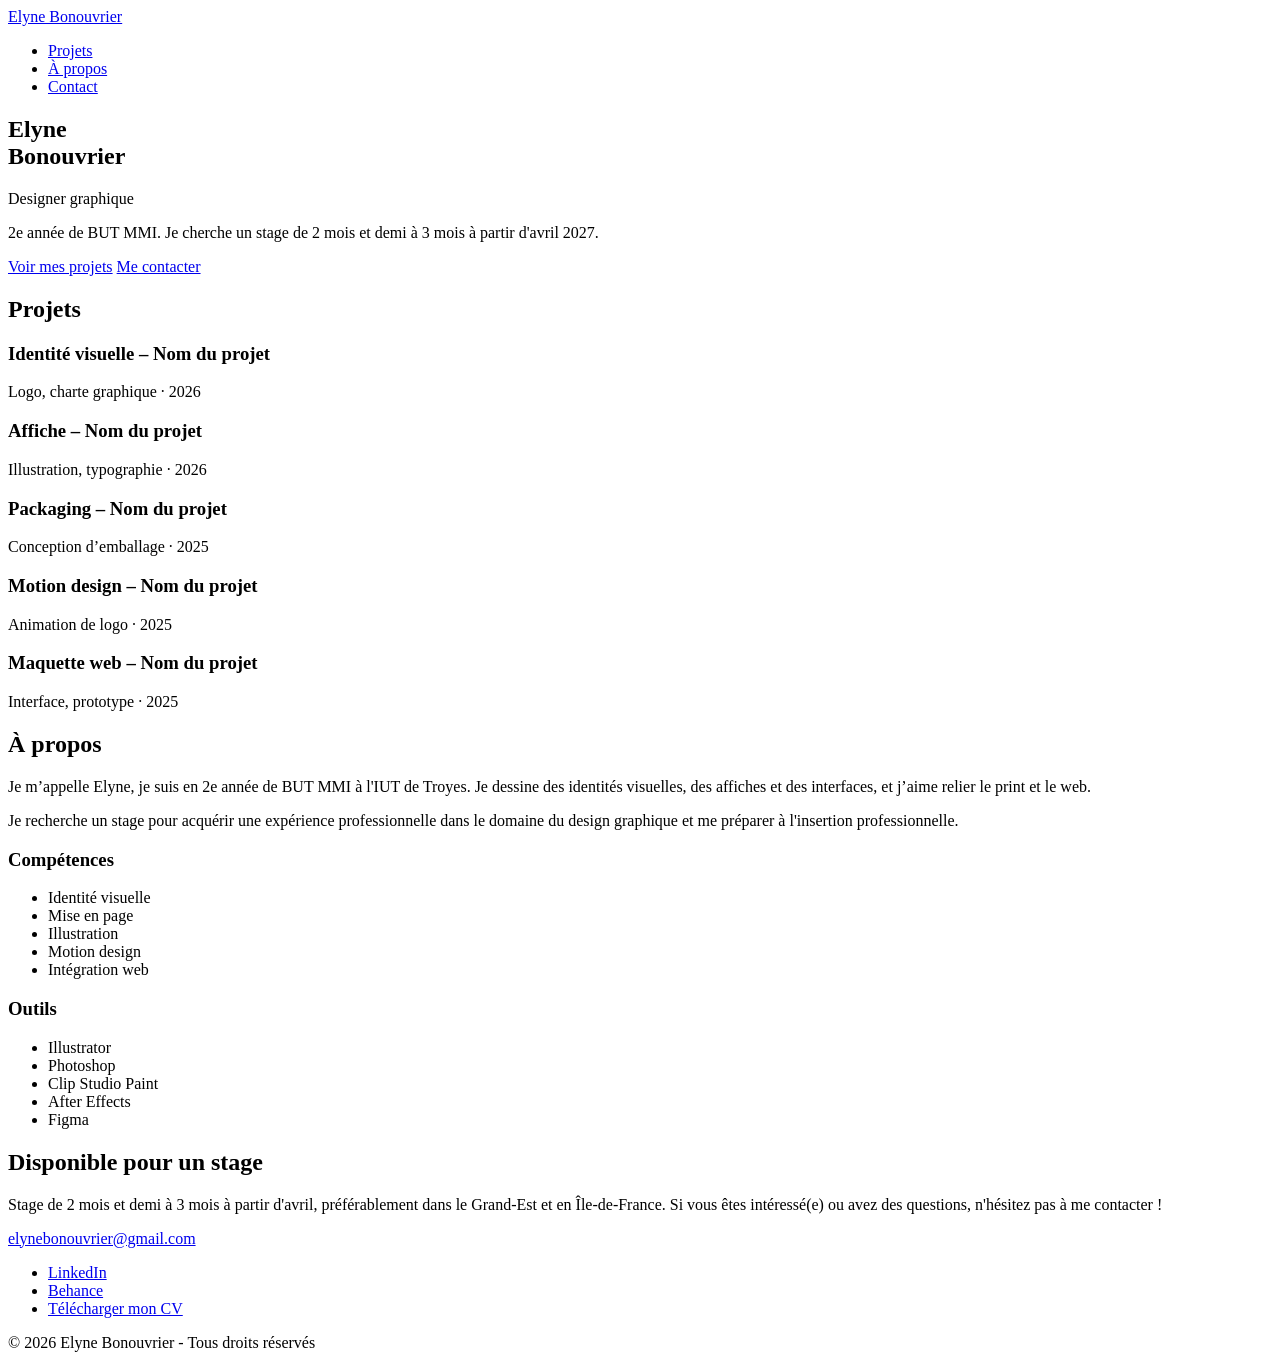
==== index.html @ 94323491 "Add files via upload" ====
<!DOCTYPE html>
<html lang="fr">
<head>
  <meta charset="utf-8">
  <meta name="viewport" content="width=device-width, initial-scale=1">
  <title>Elyne Bonouvrier – Designer graphique</title>
  <meta name="description" content="Portfolio d'Elyne Bonouvrier, designer graphique en 2e année de BUT MMI, à la recherche d’un stage">
  <link rel="preconnect" href="https://fonts.googleapis.com">
  <link rel="preconnect" href="https://fonts.gstatic.com" crossorigin>
  <link href="https://fonts.googleapis.com/css2?family=Fredoka:wght@500;600&family=Nunito:wght@400;600;700&display=swap" rel="stylesheet">
  <link rel="stylesheet" href="style.css">
</head>
<body>
  <div class="ciel" id="ciel" aria-hidden="true"></div>

  <header class="cadre entete">
    <a class="logo" href="#">Elyne Bonouvrier</a>
    <nav aria-label="Navigation principale">
      <ul class="menu">
        <li><a href="#projets">Projets</a></li>
        <li><a href="#apropos">À propos</a></li>
        <li><a href="#contact">Contact</a></li>
      </ul>
    </nav>
  </header>

  <main>
    <section class="cadre hero">
      <h1 class="hero-nom">Elyne<br>Bonouvrier</h1>
      <div class="hero-panneau">
        <p class="hero-metier">Designer graphique</p>
        <div>
          <p>2e année de BUT MMI. Je cherche un stage de 2 mois et demi à 3 mois à partir d'avril 2027.</p>
        </div>
        <div class="actions">
          <a class="bouton bouton-plein" href="#projets">Voir mes projets</a>
          <a class="bouton" href="#contact">Me contacter</a>
        </div>
      </div>
    </section>

    <section class="cadre section" id="projets">
      <h2 class="section-titre">Projets</h2>
      <div class="grille">
        <!-- Pour chaque projet : remplace le contenu de <div class="visuel"> par <img src="images/mon-image.jpg" alt="Description du visuel"> -->
        <article class="projet projet-large">
          <div class="visuel v1"></div>
          <h3>Identité visuelle – Nom du projet</h3>
          <p>Logo, charte graphique · 2026</p>
        </article>
        <article class="projet projet-moyen">
          <div class="visuel v2"></div>
          <h3>Affiche – Nom du projet</h3>
          <p>Illustration, typographie · 2026</p>
        </article>
        <article class="projet">
          <div class="visuel v3"></div>
          <h3>Packaging – Nom du projet</h3>
          <p>Conception d’emballage · 2025</p>
        </article>
        <article class="projet">
          <div class="visuel v4"></div>
          <h3>Motion design – Nom du projet</h3>
          <p>Animation de logo · 2025</p>
        </article>
        <article class="projet">
          <div class="visuel v5"></div>
          <h3>Maquette web – Nom du projet</h3>
          <p>Interface, prototype · 2025</p>
        </article>
      </div>
    </section>

    <section class="cadre section" id="apropos">
      <h2 class="section-titre">À propos</h2>
      <div class="apropos">
        <div>
          <p>Je m’appelle Elyne, je suis en 2e année de BUT MMI à l'IUT de Troyes. Je dessine des identités visuelles, des affiches et des interfaces, et j’aime relier le print et le web.</p>
          <p>Je recherche un stage pour acquérir une expérience professionnelle dans le domaine du design graphique et me préparer à l'insertion professionnelle.</p>
        </div>
        <div class="listes">
          <div>
            <h3>Compétences</h3>
            <ul>
              <li>Identité visuelle</li>
              <li>Mise en page</li>
              <li>Illustration</li>
              <li>Motion design</li>
              <li>Intégration web</li>
            </ul>
          </div>
          <div>
            <h3>Outils</h3>
            <ul>
              <li>Illustrator</li>
              <li>Photoshop</li>
              <li>Clip Studio Paint</li>
              <li>After Effects</li>
              <li>Figma</li>
            </ul>
          </div>
        </div>
      </div>
    </section>
  </main>

  <footer>
    <section class="contact" id="contact">
      <div class="cadre">
        <h2 class="section-titre">Disponible pour un stage</h2>
        <p>Stage de 2 mois et demi à 3 mois à partir d'avril, préférablement dans le Grand-Est et en Île-de-France. Si vous êtes intéressé(e) ou avez des questions, n'hésitez pas à me contacter !</p>
        <a class="mail" href="mailto:elynebonouvrier@gmail.com">elynebonouvrier@gmail.com</a>
        <ul class="reseaux">
          <li><a href="https://www.linkedin.com/in/ton-profil">LinkedIn</a></li>
          <li><a href="https://www.behance.net/ton-profil">Behance</a></li>
          <li><a href="cv.pdf">Télécharger mon CV</a></li>
        </ul>
      </div>
    </section>
    <p class="cadre pied">© 2026 Elyne Bonouvrier - Tous droits réservés</p>
  </footer>

  <script src="js/script.js" defer></script>
</body>
</html>
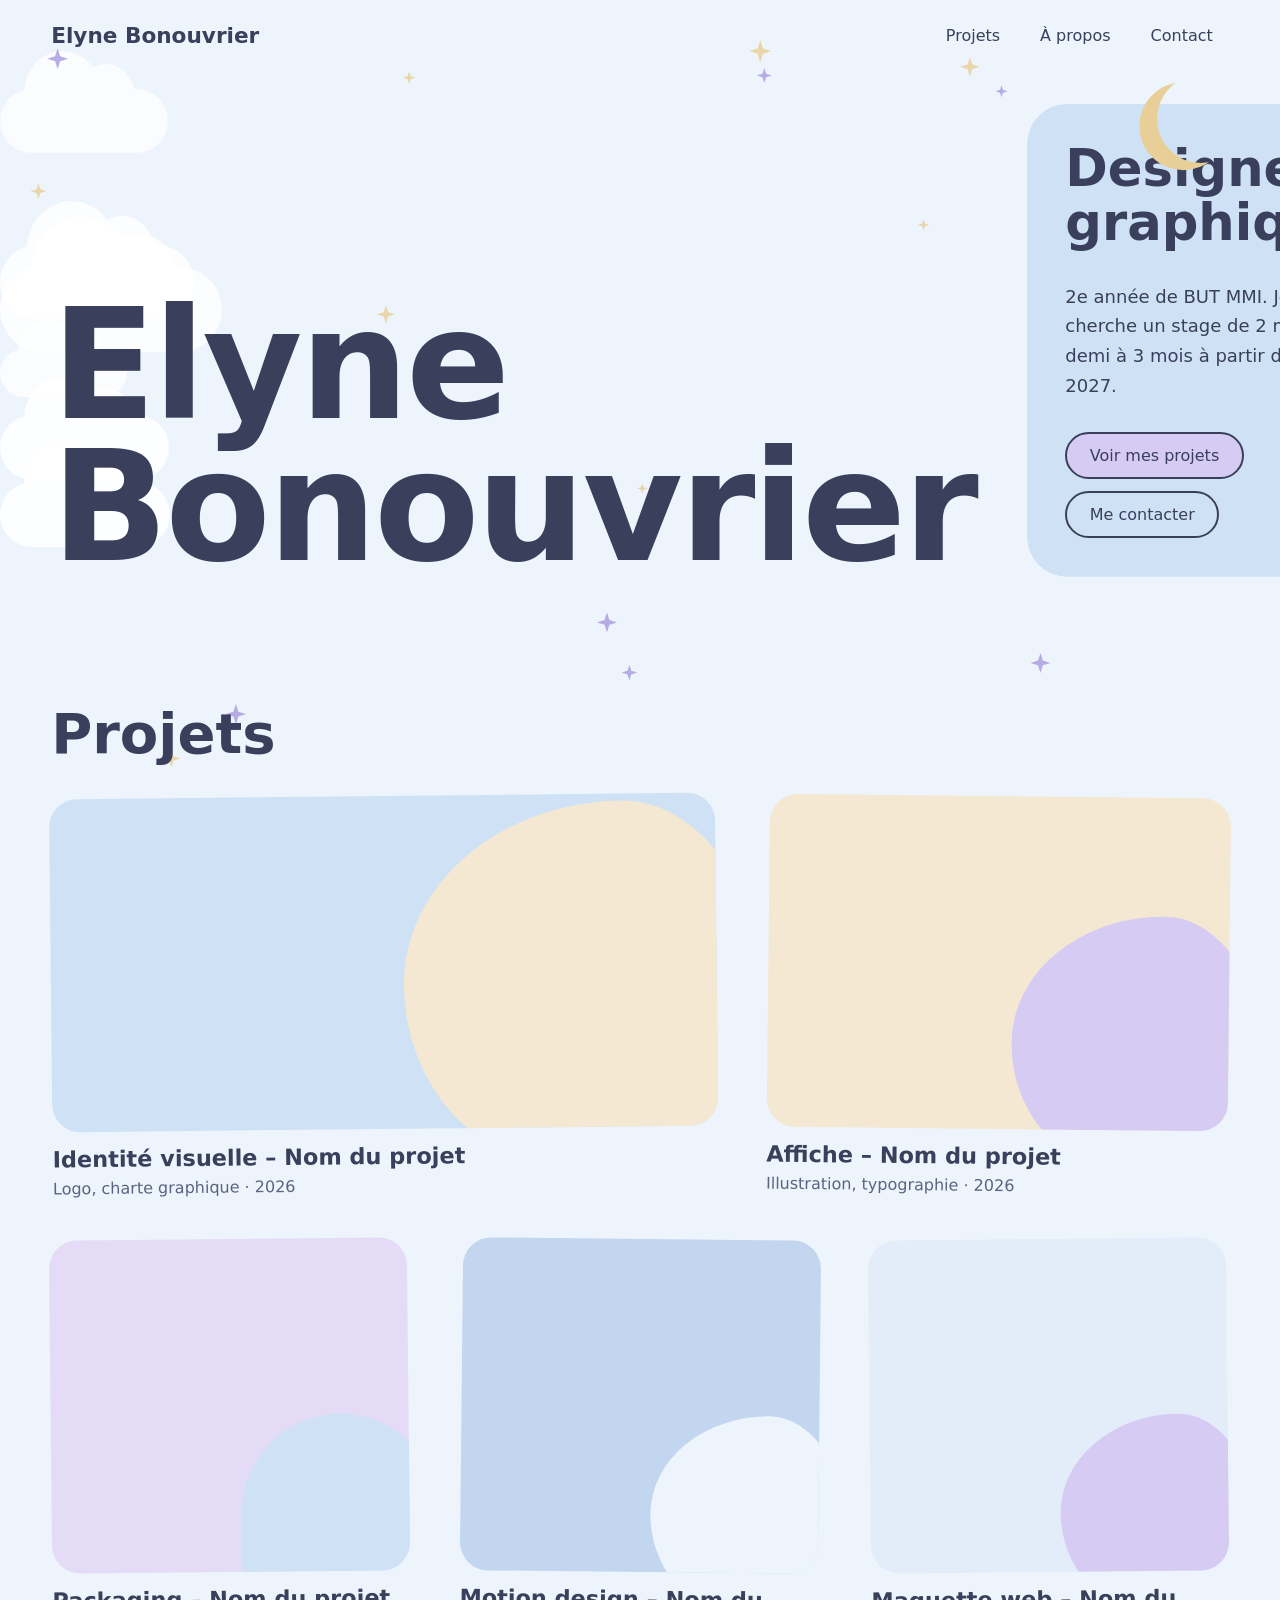
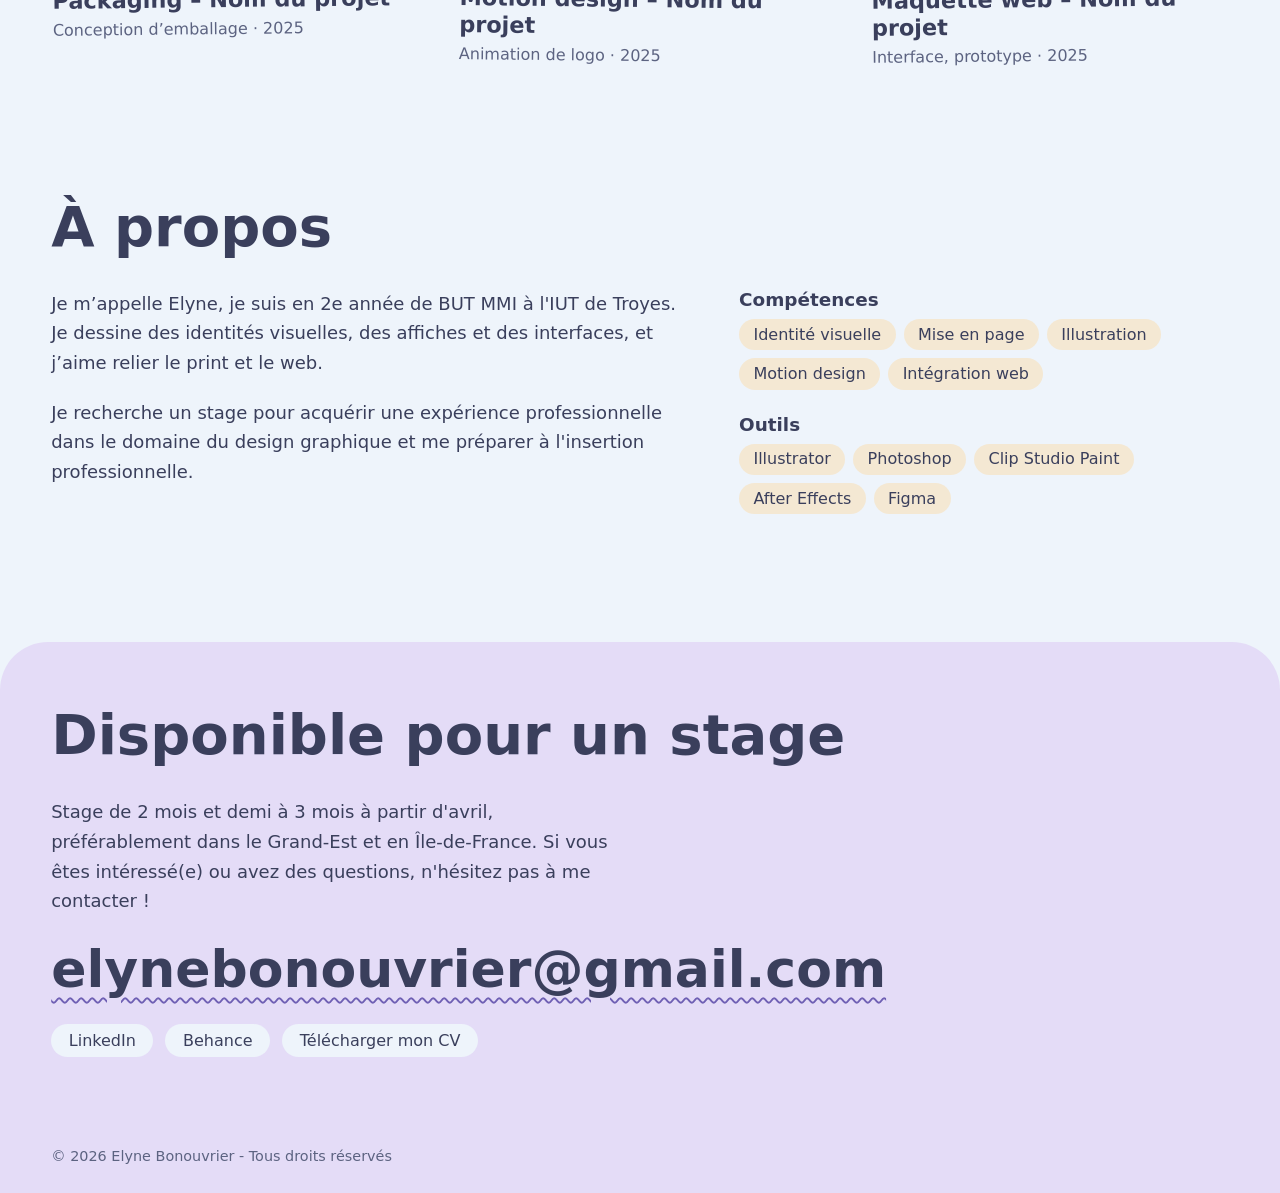
==== commit 4f320b5c: "Add files via upload" ====
--- a/index.html
+++ b/index.html
@@ -8,7 +8,7 @@
   <link rel="preconnect" href="https://fonts.googleapis.com">
   <link rel="preconnect" href="https://fonts.gstatic.com" crossorigin>
   <link href="https://fonts.googleapis.com/css2?family=Fredoka:wght@500;600&family=Nunito:wght@400;600;700&display=swap" rel="stylesheet">
-  <link rel="stylesheet" href="style.css">
+  <link rel="stylesheet" href="css/style.css">
 </head>
 <body>
   <div class="ciel" id="ciel" aria-hidden="true"></div>
--- a/css/style.css
+++ b/css/style.css
@@ -0,0 +1,135 @@
+:root {
+  --papier: #eef4fb;
+  --encre: #3a3f5c;
+  --gris: #5c6381;
+  --bleu: #cfe2f5;
+  --bleu-doux: #e2edf9;
+  --bleu-ciel: #c2d6f0;
+  --violet: #d6cbf3;
+  --violet-clair: #e4dcf7;
+  --violet-fonce: #6f60b4;
+  --etoile: #a899e0;
+  --beige: #f4e8d3;
+  --or: #e8cf98;
+  --titre: "Fredoka", "Trebuchet MS", system-ui, sans-serif;
+  --texte: "Nunito", system-ui, sans-serif;
+  --marge: clamp(1.25rem, 4vw, 3.5rem);
+}
+
+*, *::before, *::after { box-sizing: border-box; }
+html { scroll-behavior: smooth; }
+body { margin: 0; background: var(--papier); color: var(--encre); font: 400 1.125rem/1.65 var(--texte); }
+a { color: inherit; }
+:focus-visible { outline: 3px solid var(--violet-fonce); outline-offset: 3px; }
+header, main, footer { position: relative; z-index: 1; }
+.cadre { max-width: 84rem; margin-inline: auto; padding-inline: var(--marge); }
+
+/* Ciel flottant (créé par script.js) */
+.ciel { position: fixed; inset: 0; z-index: 0; overflow: hidden; pointer-events: none; }
+.nuage {
+  position: absolute; left: 0; top: var(--y); width: var(--t); height: calc(var(--t) * 0.38);
+  border-radius: 999px; background: #fff; opacity: var(--o);
+  animation: derive var(--d) linear var(--delai) infinite;
+}
+.nuage::before, .nuage::after { content: ""; position: absolute; background: inherit; border-radius: 50%; }
+.nuage::before { width: 46%; height: 130%; left: 14%; top: -60%; }
+.nuage::after { width: 34%; height: 100%; left: 46%; top: -40%; }
+.etoile {
+  position: absolute; left: var(--x); top: var(--y); width: var(--t); height: var(--t);
+  background: var(--c); opacity: 0.8;
+  clip-path: polygon(50% 0, 62% 38%, 100% 50%, 62% 62%, 50% 100%, 38% 62%, 0 50%, 38% 38%);
+  animation: scintille var(--d) ease-in-out var(--delai) infinite;
+}
+.lune {
+  position: absolute; z-index: 2; top: 0.2rem; right: calc(var(--marge) - 1rem);
+  width: clamp(3.5rem, 7vw, 5.5rem); aspect-ratio: 1; border-radius: 50%;
+  box-shadow: -1.1rem 0.45rem 0 0 var(--or);
+  animation: flotte 7s ease-in-out infinite;
+}
+@keyframes derive { from { transform: translateX(-100%); } to { transform: translateX(100vw); } }
+@keyframes scintille { 50% { opacity: 0.25; transform: scale(0.6) rotate(20deg); } }
+@keyframes flotte { 50% { transform: translateY(0.7rem) rotate(-6deg); } }
+
+/* En-tête */
+.entete { display: flex; flex-wrap: wrap; justify-content: space-between; align-items: center; gap: 1rem; padding-block: 1.25rem; }
+.logo { font: 600 1.35rem var(--titre); text-decoration: none; }
+.menu { display: flex; gap: 0.5rem; margin: 0; padding: 0; list-style: none; font: 500 1rem var(--titre); }
+.menu a { display: block; padding: 0.4rem 1rem; border-radius: 999px; text-decoration: none; }
+.menu a:hover { background: var(--beige); }
+
+/* Accueil */
+.hero { position: relative; display: grid; grid-template-columns: 1.4fr 1fr; gap: var(--marge); padding-block: 2rem 4rem; }
+.hero-nom { align-self: end; margin: 0; font: 600 clamp(4rem, 12vw, 10rem)/0.92 var(--titre); letter-spacing: -0.02em; }
+.hero-panneau {
+  display: flex; flex-direction: column; justify-content: space-between; gap: 2rem;
+  min-height: 22rem; padding: clamp(1.5rem, 3vw, 2.5rem); border-radius: 2.5rem;
+  background: var(--bleu); color: var(--encre);
+  animation: ouvre 1s cubic-bezier(0.2, 0.7, 0.2, 1) both;
+}
+.hero-metier { margin: 0; font: 600 clamp(2rem, 4vw, 3.25rem)/1.05 var(--titre); }
+.hero-panneau p { margin: 0; max-width: 30ch; }
+.actions { display: flex; flex-wrap: wrap; gap: 0.75rem; }
+.bouton { padding: 0.75rem 1.4rem; border: 2px solid var(--encre); border-radius: 999px; font: 500 1rem var(--titre); text-decoration: none; }
+.bouton-plein { background: var(--violet); }
+.bouton:hover { background: var(--beige); }
+@keyframes ouvre { from { clip-path: inset(0 0 0 100% round 2.5rem); } to { clip-path: inset(0 round 2.5rem); } }
+
+/* Sections */
+.section { padding-block: 4rem; }
+.section-titre { margin: 0 0 2rem; font: 600 clamp(2rem, 5vw, 3.5rem)/1.05 var(--titre); }
+
+/* Projets */
+.grille { display: grid; grid-template-columns: repeat(12, 1fr); gap: 2.5rem var(--marge); }
+.projet { grid-column: span 4; margin: 0; transform: rotate(-0.6deg); transition: transform 0.25s; }
+.projet:nth-child(even) { transform: rotate(0.6deg); }
+.projet:hover { transform: none; }
+.projet-large { grid-column: span 7; }
+.projet-moyen { grid-column: span 5; }
+.visuel { position: relative; overflow: hidden; height: clamp(13rem, 26vw, 24rem); margin-bottom: 0.9rem; border-radius: 1.75rem; }
+.visuel img { width: 100%; height: 100%; object-fit: cover; display: block; }
+.visuel::before {
+  content: ""; position: absolute; right: -8%; bottom: -12%; width: 55%; aspect-ratio: 1;
+  border-radius: 60% 40% 55% 45% / 50% 60% 40% 50%; background: var(--forme);
+}
+.v1 { background: var(--bleu); --forme: var(--beige); }
+.v2 { background: var(--beige); --forme: var(--violet); }
+.v3 { background: var(--violet-clair); --forme: var(--bleu); }
+.v4 { background: var(--bleu-ciel); --forme: var(--papier); }
+.v5 { background: var(--bleu-doux); --forme: var(--violet); }
+.v3::before { border-radius: 50% 50% 0 0; }
+.projet h3 { margin: 0; font: 600 1.4rem/1.2 var(--titre); }
+.projet p { margin: 0.2rem 0 0; color: var(--gris); font-size: 1rem; }
+
+/* À propos */
+.apropos { display: grid; grid-template-columns: 1.3fr 1fr; gap: var(--marge); }
+.apropos p { max-width: 60ch; margin: 0 0 1.25rem; }
+.listes { display: grid; gap: 1.5rem; align-content: start; }
+.listes h3 { margin: 0 0 0.6rem; font: 600 1.15rem var(--titre); }
+.listes ul { display: flex; flex-wrap: wrap; gap: 0.5rem; margin: 0; padding: 0; list-style: none; font-size: 1rem; }
+.listes li { padding: 0.15rem 0.9rem; border-radius: 999px; background: var(--beige); }
+
+/* Contact */
+.contact { margin-top: 4rem; padding-block: 4rem; border-radius: 3rem 3rem 0 0; background: var(--violet-clair); }
+.contact p { max-width: 50ch; margin: 0 0 1.5rem; }
+.mail {
+  display: inline-block; margin-bottom: 1.5rem; font: 600 clamp(1.5rem, 4.5vw, 3.25rem)/1.15 var(--titre);
+  overflow-wrap: anywhere; text-decoration: underline wavy var(--violet-fonce);
+  text-decoration-thickness: 2px; text-underline-offset: 0.2em;
+}
+.reseaux { display: flex; flex-wrap: wrap; gap: 0.75rem; margin: 0; padding: 0; list-style: none; font: 500 1rem var(--titre); }
+.reseaux a { display: block; padding: 0.45rem 1.1rem; border-radius: 999px; background: var(--papier); text-decoration: none; }
+.reseaux a:hover { background: var(--beige); }
+.pied { margin: 0; padding-block: 1.5rem; background: var(--violet-clair); font-size: 0.9rem; color: var(--gris); }
+
+@media (max-width: 48rem) {
+  .hero, .apropos { grid-template-columns: 1fr; }
+  .projet, .projet-large, .projet-moyen { grid-column: 1 / -1; }
+  .menu { gap: 0.25rem; }
+}
+
+@media (prefers-reduced-motion: reduce) {
+  html { scroll-behavior: auto; }
+  .hero-panneau, .lune, .etoile { animation: none; }
+  .nuage { animation: none; left: var(--x); }
+  .projet { transition: none; }
+}
